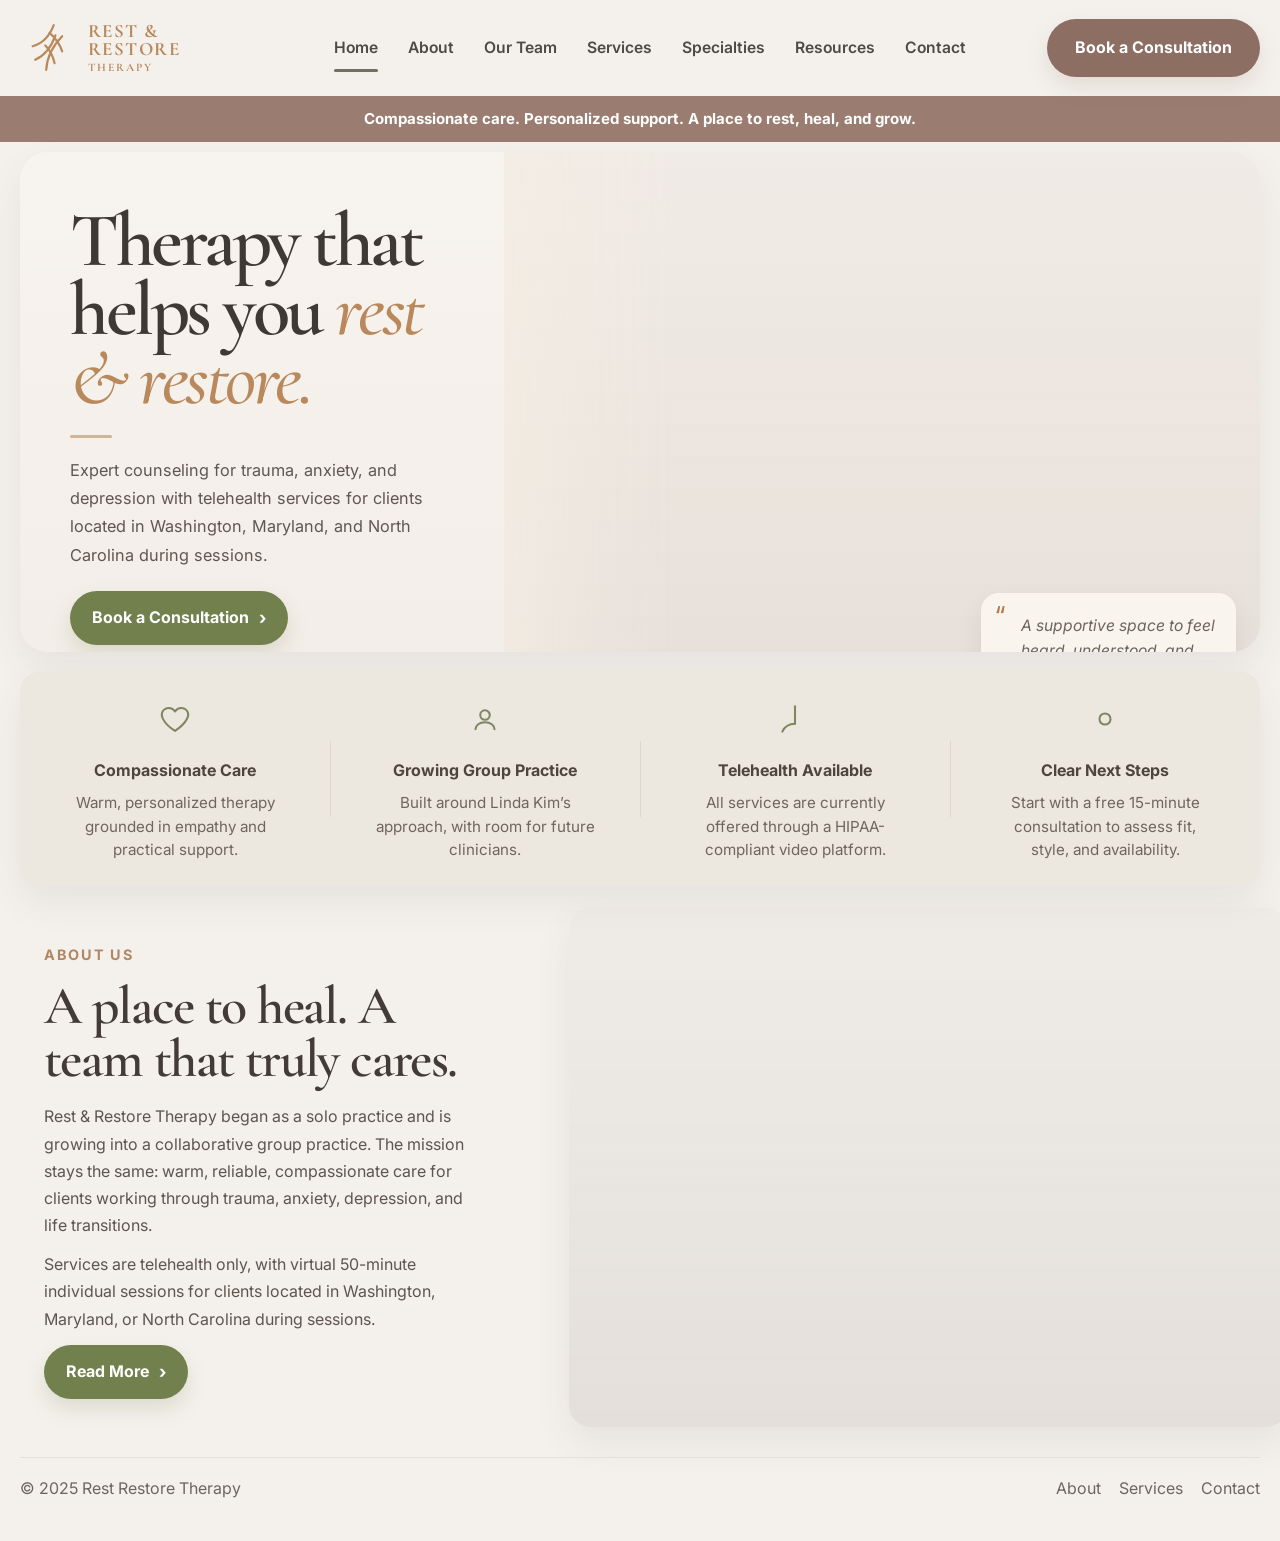
==== index.html @ 3179e30c "Add files via upload" ====
<!DOCTYPE html>
<html lang="en">
<head>
  <meta charset="UTF-8" />
  <meta name="viewport" content="width=device-width, initial-scale=1.0" />
  <title>Home | Rest & Restore Therapy</title>
  <link rel="preconnect" href="https://fonts.googleapis.com">
  <link rel="preconnect" href="https://fonts.gstatic.com" crossorigin>
  <link href="https://fonts.googleapis.com/css2?family=Cormorant+Garamond:wght@500;600;700&family=Inter:wght@400;500;600;700&display=swap" rel="stylesheet">
  <link rel="stylesheet" href="styles.css">
</head>
<body>
<header class="site-header">
  <div class="container nav">
    <a href="index.html" class="brand" aria-label="Rest & Restore Therapy home">
      <svg class="brand-mark" viewBox="0 0 64 64" fill="none" xmlns="http://www.w3.org/2000/svg" aria-hidden="true">
        <path d="M31 58C32 43 38 30 50 18" stroke="currentColor" stroke-width="2.6" stroke-linecap="round"/>
        <path d="M18 46C29 41 37 31 42 17" stroke="currentColor" stroke-width="2.6" stroke-linecap="round"/>
        <path d="M15 30C26 27 35 18 40 5" stroke="currentColor" stroke-width="2.6" stroke-linecap="round"/>
        <path d="M30 29C35 34 39 41 41 50" stroke="currentColor" stroke-width="2.6" stroke-linecap="round"/>
        <path d="M35 14C41 19 47 27 50 36" stroke="currentColor" stroke-width="2.6" stroke-linecap="round"/>
      </svg>
      <span class="brand-text"><span class="big">Rest &amp;<br>Restore</span><span class="small">Therapy</span></span>
    </a>
    <nav class="nav-links" aria-label="Primary">
      <a class="active" href="index.html">Home</a>
      <a href="about.html">About</a>
      <a href="team.html">Our Team</a>
      <a href="services.html">Services</a>
      <a href="specialties.html">Specialties</a>
      <a href="resources.html">Resources</a>
      <a href="contact.html">Contact</a>
    </nav>
    <a class="consult-btn" href="contact.html">Book a Consultation</a>
  </div>
</header>
<div class="top-strip">Compassionate care. Personalized support. A place to rest, heal, and grow.</div>
<main>
  <section class="hero-wrap">
    <div class="container">
      <div class="hero-card">
        <div class="hero-left">
          <h1 class="hero-title">Therapy that helps you <span class="accent">rest &amp; restore.</span></h1>
          <div class="mini-line"></div>
          <p class="hero-copy">Expert counseling for trauma, anxiety, and depression with telehealth services for clients located in Washington, Maryland, and North Carolina during sessions.</p>
          <div class="cta-row">
            <a class="primary-btn" href="contact.html">Book a Consultation</a>
            <a class="ghost-link" href="about.html">Learn More About Us</a>
          </div>
        </div>
        <div class="hero-right">
          <div class="hero-quote"><span>A supportive space to feel heard, understood, and empowered.</span></div>
        </div>
      </div>
      <div class="features">
        <div class="feature"><svg class="feature-icon" viewBox="0 0 48 48" fill="none" xmlns="http://www.w3.org/2000/svg"><path d="M24 39s-11-6.9-15.2-15.2C5 16.5 9.3 10 16.3 10c3.7 0 6.1 2 7.7 4.5C25.6 12 28 10 31.7 10 38.7 10 43 16.5 39.2 23.8 35 32.1 24 39 24 39Z" stroke="currentColor" stroke-width="2.6" stroke-linecap="round" stroke-linejoin="round"/></svg><h3>Compassionate Care</h3><p>Warm, personalized therapy grounded in empathy and practical support.</p></div>
        <div class="feature"><svg class="feature-icon" viewBox="0 0 48 48" fill="none" xmlns="http://www.w3.org/2000/svg"><path d="M24 25a6 6 0 1 0 0-12 6 6 0 0 0 0 12ZM12 37c0-5 5-9 12-9s12 4 12 9" stroke="currentColor" stroke-width="2.6" stroke-linecap="round"/></svg><h3>Growing Group Practice</h3><p>Built around Linda Kim’s approach, with room for future clinicians.</p></div>
        <div class="feature"><svg class="feature-icon" viewBox="0 0 48 48" fill="none" xmlns="http://www.w3.org/2000/svg"><path d="M24 8v22" stroke="currentColor" stroke-width="2.6" stroke-linecap="round"/><path d="M24 30c-7.5 0-13 3.4-16 10" stroke="currentColor" stroke-width="2.6" stroke-linecap="round"/></svg><h3>Telehealth Available</h3><p>All services are currently offered through a HIPAA-compliant video platform.</p></div>
        <div class="feature"><svg class="feature-icon" viewBox="0 0 48 48" fill="none" xmlns="http://www.w3.org/2000/svg"><circle cx="24" cy="24" r="7" stroke="currentColor" stroke-width="2.6"/></svg><h3>Clear Next Steps</h3><p>Start with a free 15-minute consultation to assess fit, style, and availability.</p></div>
      </div>
    </div>
  </section>
  <section class="about-section">
    <div class="container about-grid">
      <div class="about-left">
        <div>
          <div class="eyebrow">About Us</div>
          <h2 class="about-title">A place to heal. A team that <span class="accent">truly</span> cares.</h2>
          <p class="about-copy">Rest &amp; Restore Therapy began as a solo practice and is growing into a collaborative group practice. The mission stays the same: warm, reliable, compassionate care for clients working through trauma, anxiety, depression, and life transitions.</p>
          <p class="about-copy">Services are telehealth only, with virtual 50-minute individual sessions for clients located in Washington, Maryland, or North Carolina during sessions.</p>
          <a class="olive-btn" href="about.html">Read More</a>
        </div>
      </div>
      <div class="about-image" aria-label="Therapy team image"></div>
    </div>
  </section>
</main>
<footer class="footer">
  <div class="container footer-inner">
    <div>© 2025 Rest Restore Therapy</div>
    <div class="footer-nav">
      <a href="about.html">About</a>
      <a href="services.html">Services</a>
      <a href="contact.html">Contact</a>
    </div>
  </div>
</footer>
</body>
</html>
---- styles.css ----
:root{
  --bg:#f4f1ec;
  --panel:#f6f1eb;
  --panel-2:#ece7df;
  --white:#ffffff;
  --olive:#8d6e63;
  --olive-dark:#7b6157;
  --green:#72804e;
  --green-dark:#657245;
  --tan:#b9895c;
  --ink:#433c36;
  --muted:#675f58;
  --line:rgba(86,76,68,.10);
  --shadow:0 16px 36px rgba(73,61,50,.08);
  --radius-xl:28px;
  --radius-lg:22px;
  --radius-md:16px;
  --max:1280px;
}
*{box-sizing:border-box}
html{scroll-behavior:smooth}
body{margin:0;font-family:Inter,sans-serif;background:var(--bg);color:var(--ink);line-height:1.6}
a{text-decoration:none;color:inherit}
img{max-width:100%;display:block}
.container{width:min(calc(100% - 40px), var(--max));margin:0 auto}
.site-header{background:var(--bg);position:sticky;top:0;z-index:100}
.nav{min-height:96px;display:grid;grid-template-columns:260px 1fr 240px;align-items:center;gap:20px}
.brand{display:flex;align-items:center;gap:14px}.brand-mark{width:54px;height:54px;color:var(--tan);flex:0 0 auto}.brand-text{color:var(--tan);line-height:.95;font-family:"Cormorant Garamond",serif;text-transform:uppercase;letter-spacing:.09em;font-weight:700}.brand-text .big{display:block;font-size:1.18rem}.brand-text .small{display:block;font-size:.72rem;letter-spacing:.18em;margin-top:4px}
.nav-links{display:flex;justify-content:center;align-items:center;gap:30px;font-size:.98rem;font-weight:600;color:#4d4b46;flex-wrap:wrap}.nav-links a{position:relative;padding:4px 0}.nav-links a.active::after{content:"";position:absolute;left:0;right:0;bottom:-7px;height:3px;background:#72705f;border-radius:3px}
.consult-btn,.primary-btn,.secondary-btn,.olive-btn{display:inline-flex;align-items:center;justify-content:center;border-radius:999px;font-weight:700;transition:.18s ease transform,.18s ease background}.consult-btn:hover,.primary-btn:hover,.secondary-btn:hover,.olive-btn:hover{transform:translateY(-1px)}
.consult-btn{justify-self:end;min-height:58px;padding:0 28px;background:var(--olive);color:#fff;box-shadow:0 10px 22px rgba(141,110,99,.16)}.consult-btn:hover{background:var(--olive-dark)}
.top-strip{background:#9a7d70;color:#fff;text-align:center;font-size:.94rem;font-weight:700;padding:11px 12px}
.hero-wrap{padding:10px 0 22px}
.hero-card{display:grid;grid-template-columns:39% 61%;height:500px;background:var(--panel);border-radius:28px;overflow:hidden;box-shadow:var(--shadow)}
.hero-left{padding:54px 44px 40px 50px;display:flex;flex-direction:column;justify-content:center;background:linear-gradient(180deg,#f7f3ee 0%, #f2ede7 100%)}
.hero-title{margin:0 0 10px;font-family:"Cormorant Garamond",serif;font-size:clamp(4rem,6vw,5.4rem);line-height:.9;letter-spacing:-.045em;color:#3f3934;font-weight:600;max-width:420px}.hero-title .accent,.section-title .accent{color:var(--tan);font-style:italic;font-weight:500}
.mini-line{width:42px;height:3px;background:#cdb49a;border-radius:3px;margin:12px 0 18px}.hero-copy{max-width:360px;margin:0 0 22px;color:#5f5751;font-size:1.02rem;line-height:1.72}
.cta-row{display:flex;flex-wrap:wrap;align-items:center;gap:18px}
.primary-btn,.olive-btn{min-height:54px;padding:0 22px;background:var(--green);color:#fff;box-shadow:0 10px 20px rgba(114,128,78,.18)}.primary-btn:hover,.olive-btn:hover{background:var(--green-dark)}.primary-btn::after,.olive-btn::after{content:"›";margin-left:10px;font-size:1.1rem}
.secondary-btn{min-height:54px;padding:0 22px;background:var(--olive);color:#fff;box-shadow:0 10px 20px rgba(141,110,99,.18)}
.ghost-link{font-weight:700;color:#4d4b45}.ghost-link::after{content:" →"}
.hero-right{position:relative;background:linear-gradient(90deg, rgba(244,237,227,.78) 0%, rgba(244,237,227,.28) 12%, rgba(244,237,227,0) 22%),linear-gradient(180deg, rgba(80,66,55,.03), rgba(80,66,55,.10)),url('https://images.unsplash.com/photo-1604881991720-f91add269bed?auto=format&fit=crop&w=1800&q=80') center/cover}
.hero-quote{position:absolute;right:24px;bottom:22px;width:255px;background:rgba(250,245,239,.96);border-radius:18px;padding:20px 20px 18px;box-shadow:0 14px 24px rgba(75,63,55,.10);color:#6c655e;font-style:italic;font-size:.98rem}.hero-quote::before{content:"“";position:absolute;left:14px;top:10px;font-size:1.8rem;line-height:1;color:#b27b51;font-style:normal}.hero-quote span{display:block;padding-left:20px}
.features{display:grid;grid-template-columns:repeat(4,1fr);background:var(--panel-2);border-radius:20px;margin-top:20px;box-shadow:var(--shadow);overflow:hidden}.feature{text-align:center;padding:28px 18px 24px;position:relative}.feature + .feature::before{content:"";position:absolute;left:0;top:50%;transform:translateY(-50%);width:1px;height:76px;background:rgba(86,76,68,.10)}.feature h3{margin:0 0 8px;font-size:1rem;color:#4d463f}.feature p{margin:0 auto;max-width:220px;color:#6e665f;font-size:.95rem;line-height:1.55}.feature-icon{width:38px;height:38px;margin:0 auto 12px;color:#7f875f}
.page-hero{padding:30px 0 10px}.page-panel{background:var(--panel);border-radius:28px;padding:52px 48px;box-shadow:var(--shadow)}.eyebrow{display:inline-block;margin-bottom:14px;color:#b18662;font-weight:700;letter-spacing:.12em;text-transform:uppercase;font-size:.9rem}.section-title{margin:0 0 16px;font-family:"Cormorant Garamond",serif;font-size:clamp(3rem,4.5vw,4.4rem);line-height:.96;letter-spacing:-.04em;color:#433c36}.page-copy{max-width:760px;color:#5f5751;font-size:1.03rem}
.section{padding:24px 0 30px}.grid-2{display:grid;grid-template-columns:1fr 1fr;gap:24px}.grid-3{display:grid;grid-template-columns:repeat(3,1fr);gap:22px}.card{background:var(--panel);border-radius:22px;padding:28px;box-shadow:var(--shadow)}.card h3{margin:0 0 10px;font-size:1.2rem}.card p,.card li,.content p,.content li{color:var(--muted)}.card ul,.content ul{padding-left:18px;margin:10px 0 0}
.about-grid{display:grid;grid-template-columns:42% 58%;gap:28px;align-items:stretch}.about-left{padding:34px 14px 28px 24px;min-height:350px;display:flex;align-items:center}.about-title{margin:0 0 18px;font-family:"Cormorant Garamond",serif;font-size:clamp(3rem,4.2vw,4.1rem);line-height:.98;letter-spacing:-.03em;color:#433c36;max-width:420px;font-weight:600}.about-copy{max-width:430px;color:#5d554e;font-size:1rem;line-height:1.7;margin:0 0 12px}.about-image{border-radius:22px;min-height:350px;overflow:hidden;box-shadow:var(--shadow);background:linear-gradient(180deg, rgba(80,66,55,.03), rgba(80,66,55,.10)),url('https://images.unsplash.com/photo-1573496359142-b8d87734a5a2?auto=format&fit=crop&w=1800&q=80') center/cover}
.team-photo{height:240px;border-radius:18px;margin-bottom:16px;background:linear-gradient(180deg, rgba(80,66,55,.03), rgba(80,66,55,.10)),url('https://images.unsplash.com/photo-1573496359142-b8d87734a5a2?auto=format&fit=crop&w=1200&q=80') center/cover}.team-photo.linda{background:linear-gradient(180deg, rgba(80,66,55,.03), rgba(80,66,55,.10)),url('https://images.unsplash.com/photo-1559839734-2b71ea197ec2?auto=format&fit=crop&w=1200&q=80') center/cover}.team-photo.placeholder2{background:linear-gradient(180deg, rgba(80,66,55,.03), rgba(80,66,55,.10)),url('https://images.unsplash.com/photo-1594824388853-d0c8b6bd2b4b?auto=format&fit=crop&w=1200&q=80') center/cover}.team-photo.placeholder3{background:linear-gradient(180deg, rgba(80,66,55,.03), rgba(80,66,55,.10)),url('https://images.unsplash.com/photo-1544717305-2782549b5136?auto=format&fit=crop&w=1200&q=80') center/cover}
.list-clean{list-style:none;padding:0;margin:0}.list-clean li{padding:10px 0;border-bottom:1px solid var(--line)}.list-clean li:last-child{border-bottom:0}.hours{display:grid;grid-template-columns:auto 1fr;gap:8px 18px;max-width:360px}.hours div:nth-child(odd){font-weight:700}
.footer{padding:30px 0 40px;color:#6d665f}.footer-inner{border-top:1px solid var(--line);padding-top:18px;display:flex;justify-content:space-between;gap:20px;flex-wrap:wrap}.footer-nav{display:flex;gap:18px;flex-wrap:wrap}
@media (max-width:1100px){.nav{grid-template-columns:1fr;justify-items:start;padding:20px 0 24px}.consult-btn{justify-self:start}.hero-card,.about-grid,.grid-2{grid-template-columns:1fr}.features{grid-template-columns:repeat(2,1fr)}.feature:nth-child(3)::before,.feature:nth-child(4)::before{display:none}.grid-3{grid-template-columns:1fr 1fr}}
@media (max-width:700px){.container{width:min(calc(100% - 20px), var(--max))}.nav-links{gap:18px}.hero-card{height:auto}.hero-left{padding:38px 24px 34px}.hero-title{font-size:clamp(3.2rem,15vw,4.5rem)}.hero-right{min-height:320px}.hero-quote{left:16px;right:16px;width:auto}.features,.grid-3{grid-template-columns:1fr}.feature + .feature::before{display:none}.page-panel{padding:36px 24px}.about-left{padding:28px 20px 28px 24px;min-height:auto}}
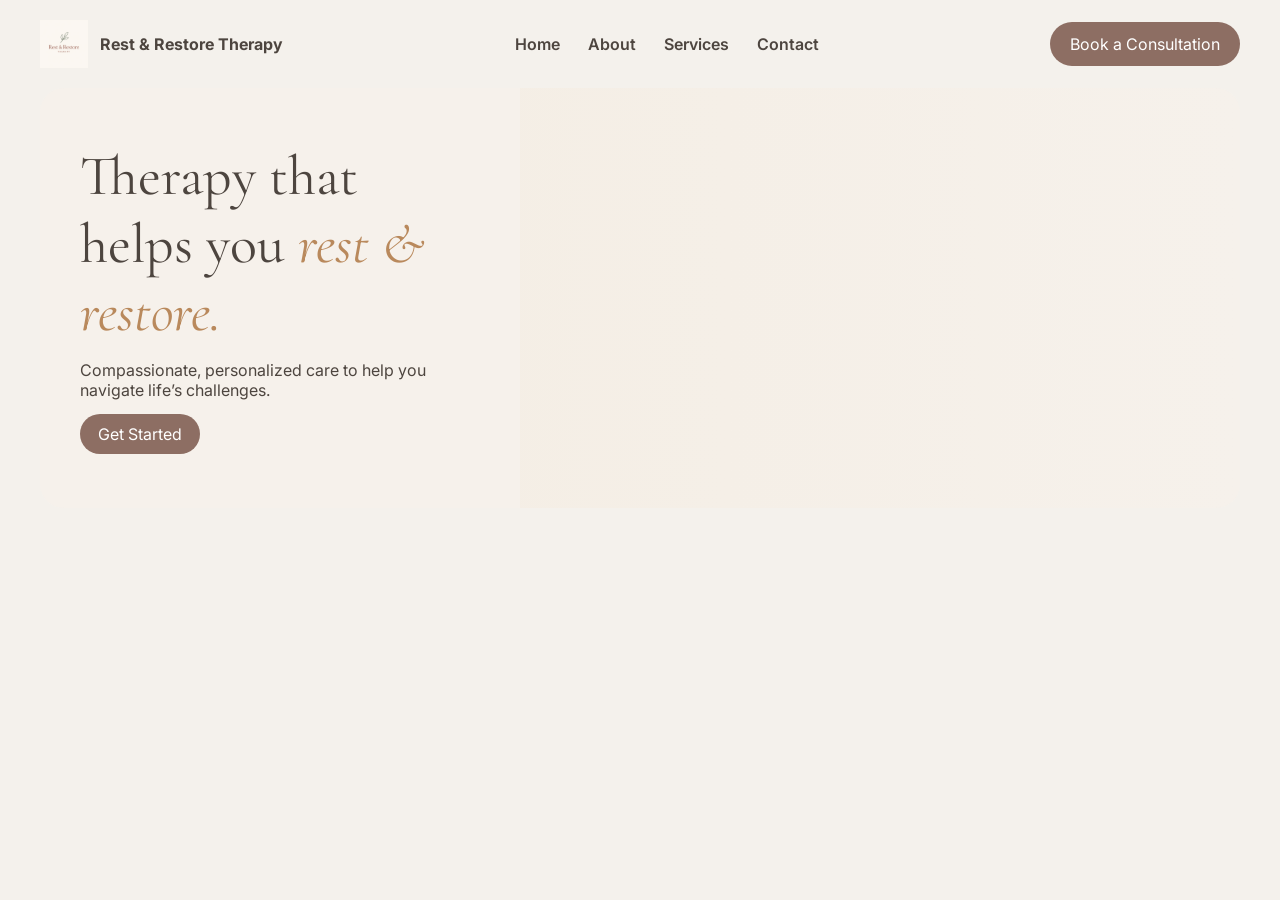
==== commit 5b8c336a: "Add files via upload" ====
--- a/index.html
+++ b/index.html
@@ -1,89 +1,73 @@
 <!DOCTYPE html>
 <html lang="en">
 <head>
-  <meta charset="UTF-8" />
-  <meta name="viewport" content="width=device-width, initial-scale=1.0" />
-  <title>Home | Rest & Restore Therapy</title>
-  <link rel="preconnect" href="https://fonts.googleapis.com">
-  <link rel="preconnect" href="https://fonts.gstatic.com" crossorigin>
-  <link href="https://fonts.googleapis.com/css2?family=Cormorant+Garamond:wght@500;600;700&family=Inter:wght@400;500;600;700&display=swap" rel="stylesheet">
-  <link rel="stylesheet" href="styles.css">
+<meta charset="UTF-8">
+<meta name="viewport" content="width=device-width, initial-scale=1.0">
+<title>Rest & Restore Therapy</title>
+
+<link rel="icon" type="image/png" href="favicon.png">
+
+<link href="https://fonts.googleapis.com/css2?family=Cormorant+Garamond:wght@500;600;700&family=Inter:wght@400;500;600;700&display=swap" rel="stylesheet">
+
+<style>
+body { margin:0; font-family:Inter, sans-serif; background:#f4f1ec; color:#4d453f;}
+.container { width:min(1200px, calc(100% - 40px)); margin:auto;}
+
+.nav { display:flex; justify-content:space-between; align-items:center; padding:20px 0;}
+.logo { display:flex; align-items:center; gap:12px;}
+.logo img { height:48px;}
+.nav-links { display:flex; gap:28px; font-weight:600;}
+.consult-btn { background:#8d6e63; color:#fff; padding:12px 20px; border-radius:999px;}
+
+.hero { display:grid; grid-template-columns:40% 60%; height:420px; border-radius:24px; overflow:hidden; background:#f6f1eb;}
+.hero-left { padding:40px; display:flex; flex-direction:column; justify-content:center;}
+.hero-title { font-family:'Cormorant Garamond', serif; font-size:3.5rem;}
+.hero-title span { color:#b9895c; font-style:italic;}
+.hero-copy { margin:14px 0;}
+.hero-btn { background:#8d6e63; color:#fff; padding:10px 18px; border-radius:999px; width:max-content;}
+
+.hero-right {
+background:
+linear-gradient(90deg, rgba(244,237,227,.7), transparent),
+url('https://images.unsplash.com/photo-1604881991720-f91add269bed?auto=format&fit=crop&w=1800&q=80') center/cover;
+}
+</style>
 </head>
+
 <body>
-<header class="site-header">
-  <div class="container nav">
-    <a href="index.html" class="brand" aria-label="Rest & Restore Therapy home">
-      <svg class="brand-mark" viewBox="0 0 64 64" fill="none" xmlns="http://www.w3.org/2000/svg" aria-hidden="true">
-        <path d="M31 58C32 43 38 30 50 18" stroke="currentColor" stroke-width="2.6" stroke-linecap="round"/>
-        <path d="M18 46C29 41 37 31 42 17" stroke="currentColor" stroke-width="2.6" stroke-linecap="round"/>
-        <path d="M15 30C26 27 35 18 40 5" stroke="currentColor" stroke-width="2.6" stroke-linecap="round"/>
-        <path d="M30 29C35 34 39 41 41 50" stroke="currentColor" stroke-width="2.6" stroke-linecap="round"/>
-        <path d="M35 14C41 19 47 27 50 36" stroke="currentColor" stroke-width="2.6" stroke-linecap="round"/>
-      </svg>
-      <span class="brand-text"><span class="big">Rest &amp;<br>Restore</span><span class="small">Therapy</span></span>
-    </a>
-    <nav class="nav-links" aria-label="Primary">
-      <a class="active" href="index.html">Home</a>
-      <a href="about.html">About</a>
-      <a href="team.html">Our Team</a>
-      <a href="services.html">Services</a>
-      <a href="specialties.html">Specialties</a>
-      <a href="resources.html">Resources</a>
-      <a href="contact.html">Contact</a>
-    </nav>
-    <a class="consult-btn" href="contact.html">Book a Consultation</a>
+
+<div class="container">
+
+<div class="nav">
+  <div class="logo">
+    <img src="logo.png">
+    <div><strong>Rest & Restore Therapy</strong></div>
   </div>
-</header>
-<div class="top-strip">Compassionate care. Personalized support. A place to rest, heal, and grow.</div>
-<main>
-  <section class="hero-wrap">
-    <div class="container">
-      <div class="hero-card">
-        <div class="hero-left">
-          <h1 class="hero-title">Therapy that helps you <span class="accent">rest &amp; restore.</span></h1>
-          <div class="mini-line"></div>
-          <p class="hero-copy">Expert counseling for trauma, anxiety, and depression with telehealth services for clients located in Washington, Maryland, and North Carolina during sessions.</p>
-          <div class="cta-row">
-            <a class="primary-btn" href="contact.html">Book a Consultation</a>
-            <a class="ghost-link" href="about.html">Learn More About Us</a>
-          </div>
-        </div>
-        <div class="hero-right">
-          <div class="hero-quote"><span>A supportive space to feel heard, understood, and empowered.</span></div>
-        </div>
-      </div>
-      <div class="features">
-        <div class="feature"><svg class="feature-icon" viewBox="0 0 48 48" fill="none" xmlns="http://www.w3.org/2000/svg"><path d="M24 39s-11-6.9-15.2-15.2C5 16.5 9.3 10 16.3 10c3.7 0 6.1 2 7.7 4.5C25.6 12 28 10 31.7 10 38.7 10 43 16.5 39.2 23.8 35 32.1 24 39 24 39Z" stroke="currentColor" stroke-width="2.6" stroke-linecap="round" stroke-linejoin="round"/></svg><h3>Compassionate Care</h3><p>Warm, personalized therapy grounded in empathy and practical support.</p></div>
-        <div class="feature"><svg class="feature-icon" viewBox="0 0 48 48" fill="none" xmlns="http://www.w3.org/2000/svg"><path d="M24 25a6 6 0 1 0 0-12 6 6 0 0 0 0 12ZM12 37c0-5 5-9 12-9s12 4 12 9" stroke="currentColor" stroke-width="2.6" stroke-linecap="round"/></svg><h3>Growing Group Practice</h3><p>Built around Linda Kim’s approach, with room for future clinicians.</p></div>
-        <div class="feature"><svg class="feature-icon" viewBox="0 0 48 48" fill="none" xmlns="http://www.w3.org/2000/svg"><path d="M24 8v22" stroke="currentColor" stroke-width="2.6" stroke-linecap="round"/><path d="M24 30c-7.5 0-13 3.4-16 10" stroke="currentColor" stroke-width="2.6" stroke-linecap="round"/></svg><h3>Telehealth Available</h3><p>All services are currently offered through a HIPAA-compliant video platform.</p></div>
-        <div class="feature"><svg class="feature-icon" viewBox="0 0 48 48" fill="none" xmlns="http://www.w3.org/2000/svg"><circle cx="24" cy="24" r="7" stroke="currentColor" stroke-width="2.6"/></svg><h3>Clear Next Steps</h3><p>Start with a free 15-minute consultation to assess fit, style, and availability.</p></div>
-      </div>
+
+  <div class="nav-links">
+    <span>Home</span>
+    <span>About</span>
+    <span>Services</span>
+    <span>Contact</span>
+  </div>
+
+  <div class="consult-btn">Book a Consultation</div>
+</div>
+
+<div class="hero">
+  <div class="hero-left">
+    <div class="hero-title">
+      Therapy that helps you <span>rest & restore.</span>
     </div>
-  </section>
-  <section class="about-section">
-    <div class="container about-grid">
-      <div class="about-left">
-        <div>
-          <div class="eyebrow">About Us</div>
-          <h2 class="about-title">A place to heal. A team that <span class="accent">truly</span> cares.</h2>
-          <p class="about-copy">Rest &amp; Restore Therapy began as a solo practice and is growing into a collaborative group practice. The mission stays the same: warm, reliable, compassionate care for clients working through trauma, anxiety, depression, and life transitions.</p>
-          <p class="about-copy">Services are telehealth only, with virtual 50-minute individual sessions for clients located in Washington, Maryland, or North Carolina during sessions.</p>
-          <a class="olive-btn" href="about.html">Read More</a>
-        </div>
-      </div>
-      <div class="about-image" aria-label="Therapy team image"></div>
+    <div class="hero-copy">
+      Compassionate, personalized care to help you navigate life’s challenges.
     </div>
-  </section>
-</main>
-<footer class="footer">
-  <div class="container footer-inner">
-    <div>© 2025 Rest Restore Therapy</div>
-    <div class="footer-nav">
-      <a href="about.html">About</a>
-      <a href="services.html">Services</a>
-      <a href="contact.html">Contact</a>
-    </div>
+    <div class="hero-btn">Get Started</div>
   </div>
-</footer>
+  <div class="hero-right"></div>
+</div>
+
+</div>
+
 </body>
-</html>+</html>
